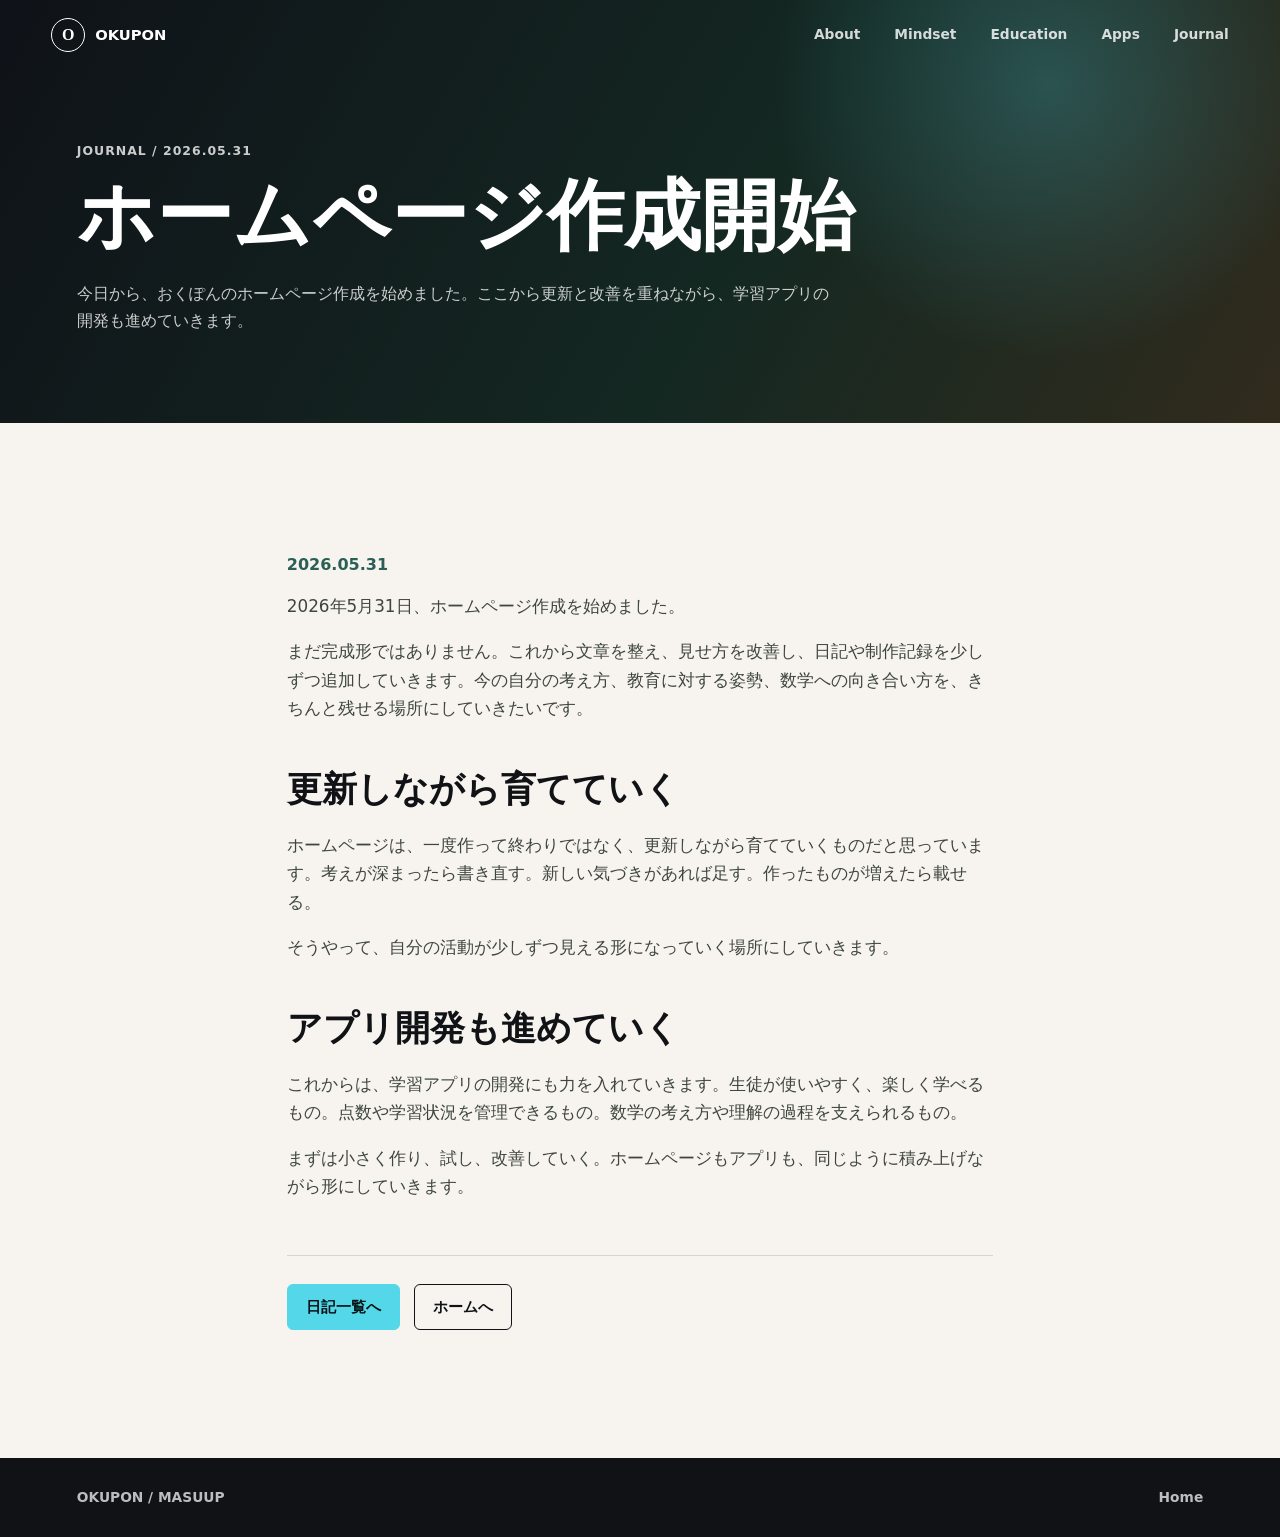
==== 2026-05-31-start.html @ 5da80bf8 "Add files via upload" ====
<!doctype html>
<html lang="ja">
  <head>
    <meta charset="utf-8">
    <meta name="viewport" content="width=device-width, initial-scale=1">
    <title>ホームページ作成開始 | おくぽん日記</title>
    <meta name="description" content="おくぽん日記の最初の記事です。">
    <link rel="stylesheet" href="../style.css">
  </head>
  <body>
    <header class="site-header is-scrolled" data-header>
      <a class="brand" href="../index.html" aria-label="おくぽんについて">
        <span class="brand-mark">O</span>
        <span class="brand-text">OKUPON</span>
      </a>
      <nav class="site-nav" aria-label="メインナビゲーション">
        <a href="../index.html#profile">About</a>
        <a href="../index.html#philosophy">Mindset</a>
        <a href="../index.html#education">Education</a>
        <a href="../index.html#apps">Apps</a>
        <a href="../diary.html">Journal</a>
      </nav>
    </header>

    <main>
      <section class="page-hero">
        <p class="eyebrow">Journal / 2026.05.31</p>
        <h1>ホームページ作成開始</h1>
        <p>
          今日から、おくぽんのホームページ作成を始めました。ここから更新と改善を重ねながら、学習アプリの開発も進めていきます。
        </p>
      </section>

      <article class="section article-layout">
        <time class="diary-date" datetime="2026-05-31">2026.05.31</time>
        <p>
          2026年5月31日、ホームページ作成を始めました。
        </p>
        <p>
          まだ完成形ではありません。これから文章を整え、見せ方を改善し、日記や制作記録を少しずつ追加していきます。今の自分の考え方、教育に対する姿勢、数学への向き合い方を、きちんと残せる場所にしていきたいです。
        </p>
        <h2>更新しながら育てていく</h2>
        <p>
          ホームページは、一度作って終わりではなく、更新しながら育てていくものだと思っています。考えが深まったら書き直す。新しい気づきがあれば足す。作ったものが増えたら載せる。
        </p>
        <p>
          そうやって、自分の活動が少しずつ見える形になっていく場所にしていきます。
        </p>
        <h2>アプリ開発も進めていく</h2>
        <p>
          これからは、学習アプリの開発にも力を入れていきます。生徒が使いやすく、楽しく学べるもの。点数や学習状況を管理できるもの。数学の考え方や理解の過程を支えられるもの。
        </p>
        <p>
          まずは小さく作り、試し、改善していく。ホームページもアプリも、同じように積み上げながら形にしていきます。
        </p>
        <div class="article-nav">
          <a class="button primary" href="../diary.html">日記一覧へ</a>
          <a class="button" href="../index.html">ホームへ</a>
        </div>
      </article>
    </main>

    <footer class="site-footer">
      <p>OKUPON / MASUUP</p>
      <a href="../index.html">Home</a>
    </footer>

    <script src="../app.js"></script>
  </body>
</html>
---- style.css ----
:root {
  --ink: #101216;
  --paper: #f7f4ef;
  --muted: #6f756f;
  --line: rgba(16, 18, 22, 0.14);
  --cyan: #54d7e8;
  --gold: #d5a84f;
  --green: #2a5f55;
  --white: #ffffff;
}

* {
  box-sizing: border-box;
}

html {
  scroll-behavior: smooth;
}

body {
  margin: 0;
  color: var(--ink);
  background: var(--paper);
  font-family: "Yu Gothic", "Hiragino Kaku Gothic ProN", Meiryo, system-ui, sans-serif;
  line-height: 1.7;
}

a {
  color: inherit;
  text-decoration: none;
}

.site-header {
  position: fixed;
  z-index: 20;
  top: 0;
  left: 0;
  right: 0;
  display: flex;
  align-items: center;
  justify-content: space-between;
  gap: 24px;
  padding: 18px clamp(20px, 4vw, 56px);
  color: var(--white);
  transition: background 180ms ease, border-color 180ms ease, padding 180ms ease;
}

.site-header.is-scrolled {
  padding-block: 12px;
  color: var(--ink);
  background: rgba(247, 244, 239, 0.9);
  border-bottom: 1px solid var(--line);
  backdrop-filter: blur(14px);
}

.brand {
  display: inline-flex;
  align-items: center;
  gap: 10px;
  font-weight: 800;
  letter-spacing: 0;
}

.brand-mark {
  display: grid;
  place-items: center;
  width: 34px;
  height: 34px;
  border: 1px solid currentColor;
  border-radius: 50%;
  font-family: Georgia, serif;
}

.brand-text {
  font-size: 0.92rem;
}

.site-nav {
  display: flex;
  gap: clamp(14px, 3vw, 34px);
  font-size: 0.86rem;
  font-weight: 700;
}

.site-nav a {
  opacity: 0.82;
}

.site-nav a:hover {
  opacity: 1;
}

.hero {
  position: relative;
  min-height: 92vh;
  display: grid;
  align-items: center;
  overflow: hidden;
  background:
    radial-gradient(circle at 78% 28%, rgba(84, 215, 232, 0.34), transparent 27%),
    linear-gradient(120deg, #0f1218, #17231f 58%, #2c281c),
    linear-gradient(110deg, #0e1117, #142822 58%, #312b1d);
}

.hero::before {
  content: "";
  position: absolute;
  inset: 0;
  opacity: 0.18;
  background-image:
    linear-gradient(rgba(255, 255, 255, 0.12) 1px, transparent 1px),
    linear-gradient(90deg, rgba(255, 255, 255, 0.12) 1px, transparent 1px);
  background-size: 44px 44px;
  mask-image: linear-gradient(90deg, transparent, #000 40%, #000);
}

.hero::after {
  content: "";
  position: absolute;
  inset: auto 0 0;
  height: 22vh;
  background: linear-gradient(transparent, var(--paper));
}

.hero-visual {
  position: absolute;
  inset: 0;
  overflow: hidden;
}

.hero-visual::before {
  content: "";
  position: absolute;
  right: clamp(12px, 9vw, 120px);
  top: 15%;
  width: min(520px, 52vw);
  aspect-ratio: 1;
  border: 1px solid rgba(84, 215, 232, 0.36);
  transform: rotate(12deg);
  background:
    radial-gradient(circle at 24% 30%, rgba(84, 215, 232, 0.36), transparent 7%),
    radial-gradient(circle at 78% 72%, rgba(213, 168, 79, 0.32), transparent 8%),
    linear-gradient(135deg, rgba(255, 255, 255, 0.08), rgba(255, 255, 255, 0.01));
  box-shadow: 0 0 80px rgba(84, 215, 232, 0.16);
}

.hero-visual::after {
  content: "";
  position: absolute;
  right: 6%;
  bottom: 12%;
  width: min(680px, 64vw);
  height: min(260px, 28vw);
  border-radius: 50%;
  background: radial-gradient(closest-side, rgba(84, 215, 232, 0.22), transparent);
  filter: blur(12px);
}

.formula {
  position: absolute;
  color: rgba(255, 255, 255, 0.44);
  font-family: Georgia, serif;
  font-weight: 700;
}

.formula-a {
  right: 30%;
  top: 23%;
  font-size: clamp(2.4rem, 5vw, 5.8rem);
}

.formula-b {
  right: 7%;
  top: 49%;
  color: rgba(84, 215, 232, 0.62);
  font-size: clamp(1.5rem, 3vw, 3.5rem);
}

.formula-c {
  right: 24%;
  bottom: 18%;
  color: rgba(213, 168, 79, 0.6);
  font-size: clamp(1.3rem, 2.6vw, 2.8rem);
  text-transform: uppercase;
}

.visual-panel {
  position: absolute;
  display: grid;
  gap: 12px;
  padding: 18px;
  border: 1px solid rgba(255, 255, 255, 0.16);
  border-radius: 8px;
  background: rgba(255, 255, 255, 0.08);
  backdrop-filter: blur(14px);
  box-shadow: 0 24px 80px rgba(0, 0, 0, 0.28);
}

.visual-panel span {
  display: block;
  height: 10px;
  border-radius: 999px;
  background: linear-gradient(90deg, var(--cyan), rgba(255, 255, 255, 0.22));
}

.panel-main {
  right: 11%;
  bottom: 20%;
  width: min(360px, 36vw);
}

.panel-main span:nth-child(2) {
  width: 78%;
}

.panel-main span:nth-child(3) {
  width: 48%;
  background: linear-gradient(90deg, var(--gold), rgba(255, 255, 255, 0.18));
}

.panel-sub {
  right: 33%;
  top: 31%;
  width: min(260px, 26vw);
  transform: rotate(-7deg);
}

.hero-shade {
  position: absolute;
  inset: 0;
  background:
    linear-gradient(90deg, rgba(8, 10, 14, 0.88), rgba(8, 10, 14, 0.62) 43%, rgba(8, 10, 14, 0.08)),
    linear-gradient(0deg, rgba(8, 10, 14, 0.34), transparent 45%);
}

.hero-content {
  position: relative;
  z-index: 2;
  width: min(760px, calc(100% - 40px));
  margin-left: clamp(20px, 7vw, 92px);
  padding-top: 70px;
  color: var(--white);
}

.eyebrow,
.section-kicker,
.app-label {
  margin: 0 0 14px;
  color: var(--gold);
  font-size: 0.78rem;
  font-weight: 800;
  letter-spacing: 0.08em;
  text-transform: uppercase;
}

h1,
h2,
h3,
p {
  margin-top: 0;
}

h1 {
  margin-bottom: 22px;
  font-size: clamp(2.55rem, 6vw, 5.7rem);
  line-height: 1.08;
  letter-spacing: 0;
}

.hero-lead {
  max-width: 680px;
  margin-bottom: 34px;
  color: rgba(255, 255, 255, 0.82);
  font-size: clamp(1rem, 2vw, 1.2rem);
}

.hero-actions {
  display: flex;
  flex-wrap: wrap;
  gap: 12px;
}

.button {
  display: inline-flex;
  align-items: center;
  justify-content: center;
  min-height: 46px;
  padding: 0 18px;
  border: 1px solid currentColor;
  border-radius: 6px;
  font-weight: 800;
  font-size: 0.92rem;
}

.button.primary {
  color: #071113;
  background: var(--cyan);
  border-color: var(--cyan);
}

.button.ghost {
  color: var(--white);
  background: rgba(255, 255, 255, 0.08);
  backdrop-filter: blur(10px);
}

.dark-button {
  align-self: center;
  white-space: nowrap;
}

.status-button {
  cursor: default;
}

.section {
  padding: clamp(76px, 10vw, 128px) clamp(20px, 6vw, 80px);
}

.intro-grid,
.split-grid {
  display: grid;
  grid-template-columns: minmax(0, 1.1fr) minmax(280px, 0.9fr);
  gap: clamp(28px, 6vw, 80px);
  align-items: start;
}

h2 {
  margin-bottom: 22px;
  font-size: clamp(2rem, 4vw, 3.6rem);
  line-height: 1.14;
  letter-spacing: 0;
}

h3 {
  margin-bottom: 10px;
  font-size: 1.25rem;
  line-height: 1.35;
}

.large-text {
  max-width: 850px;
  font-size: clamp(1.12rem, 2vw, 1.45rem);
}

.profile-panel {
  padding: 28px;
  border-left: 3px solid var(--gold);
  background: rgba(255, 255, 255, 0.62);
}

.profile-panel p,
.split-grid p,
.apps-heading p,
.app-card p {
  color: var(--muted);
}

.dark-section {
  color: var(--white);
  background:
    linear-gradient(135deg, rgba(84, 215, 232, 0.08), transparent 46%),
    #101216;
}

.principle-grid {
  display: grid;
  grid-template-columns: repeat(4, minmax(0, 1fr));
  gap: 1px;
  margin-top: 38px;
  background: rgba(255, 255, 255, 0.14);
}

.principle-grid article {
  min-height: 260px;
  padding: 28px;
  background: #15191f;
}

.principle-grid span {
  display: block;
  margin-bottom: 44px;
  color: var(--cyan);
  font-family: Georgia, serif;
  font-size: 2.2rem;
}

.principle-grid p {
  color: rgba(255, 255, 255, 0.72);
}

.split-section {
  background:
    linear-gradient(90deg, transparent 0 49%, rgba(42, 95, 85, 0.08) 49% 100%),
    var(--paper);
}

.method-list {
  display: grid;
  gap: 12px;
}

.method-list div {
  display: flex;
  align-items: center;
  justify-content: space-between;
  gap: 18px;
  padding: 18px 0;
  border-bottom: 1px solid var(--line);
}

.method-list strong {
  font-size: 1.08rem;
}

.method-list span {
  color: var(--muted);
  text-align: right;
}

.apps-section {
  background: #ffffff;
}

.diary-section {
  background:
    linear-gradient(135deg, rgba(213, 168, 79, 0.14), transparent 38%),
    #f7f4ef;
}

.apps-heading {
  display: grid;
  grid-template-columns: minmax(0, 0.9fr) minmax(280px, 0.7fr);
  gap: clamp(24px, 5vw, 64px);
  align-items: end;
  margin-bottom: 38px;
}

.diary-heading {
  display: grid;
  grid-template-columns: minmax(0, 1fr) auto;
  gap: clamp(24px, 5vw, 64px);
  align-items: end;
  margin-bottom: 34px;
}

.diary-heading p {
  max-width: 760px;
  color: var(--muted);
}

.app-card {
  display: grid;
  grid-template-columns: minmax(0, 1fr) auto;
  gap: 24px;
  align-items: center;
  padding: clamp(24px, 4vw, 44px);
  border: 1px solid var(--line);
  border-radius: 8px;
  background:
    linear-gradient(120deg, rgba(84, 215, 232, 0.12), transparent 34%),
    #f7f4ef;
}

.journal-card {
  max-width: 820px;
  padding: clamp(24px, 4vw, 42px);
  border: 1px solid var(--line);
  border-radius: 8px;
  background: rgba(255, 255, 255, 0.72);
}

.journal-card time,
.diary-date {
  display: inline-block;
  margin-bottom: 14px;
  color: var(--green);
  font-weight: 800;
}

.journal-card p {
  color: var(--muted);
}

.journal-card a,
.text-link {
  color: var(--green);
  font-weight: 900;
  text-decoration: underline;
  text-underline-offset: 4px;
}

.page-hero {
  min-height: 46vh;
  padding: 140px clamp(20px, 6vw, 80px) 72px;
  color: var(--white);
  background:
    radial-gradient(circle at 82% 20%, rgba(84, 215, 232, 0.24), transparent 25%),
    linear-gradient(120deg, #0f1218, #142822 58%, #312b1d);
}

.page-hero h1 {
  max-width: 980px;
}

.page-hero p {
  max-width: 760px;
  color: rgba(255, 255, 255, 0.78);
}

.diary-list {
  display: grid;
  gap: 18px;
  max-width: 980px;
}

.diary-list article {
  padding: clamp(22px, 4vw, 34px);
  border: 1px solid var(--line);
  border-radius: 8px;
  background: #fff;
}

.diary-list p {
  color: var(--muted);
}

.article-layout {
  max-width: 860px;
  margin: 0 auto;
}

.article-layout h2 {
  margin-top: 46px;
  font-size: clamp(1.6rem, 3vw, 2.2rem);
}

.article-layout p {
  color: #3f463f;
  font-size: 1.05rem;
}

.article-nav {
  display: flex;
  flex-wrap: wrap;
  gap: 14px;
  margin-top: 54px;
  padding-top: 28px;
  border-top: 1px solid var(--line);
}

.quote-section {
  background: var(--green);
  color: var(--white);
}

blockquote {
  width: min(1050px, 100%);
  margin: 0 auto;
  font-size: clamp(1.9rem, 4.5vw, 4.5rem);
  line-height: 1.25;
  font-weight: 900;
  letter-spacing: 0;
}

blockquote span {
  display: block;
  color: var(--gold);
  font-family: Georgia, serif;
  font-size: 5rem;
  line-height: 0.75;
}

.site-footer {
  display: flex;
  justify-content: space-between;
  gap: 18px;
  padding: 28px clamp(20px, 6vw, 80px);
  color: rgba(255, 255, 255, 0.72);
  background: #101216;
  font-size: 0.86rem;
  font-weight: 700;
}

.site-footer p {
  margin: 0;
}

@media (max-width: 880px) {
  .site-nav {
    display: none;
  }

  .hero {
    min-height: 820px;
  }

  .hero-shade {
    background: linear-gradient(0deg, rgba(8, 10, 14, 0.88), rgba(8, 10, 14, 0.4));
  }

  .hero-content {
    align-self: end;
    margin: 0 auto;
    padding-bottom: 110px;
  }

  .intro-grid,
  .split-grid,
  .apps-heading,
  .diary-heading,
  .app-card {
    grid-template-columns: 1fr;
  }

  .principle-grid {
    grid-template-columns: 1fr 1fr;
  }

  .dark-button {
    justify-self: start;
  }
}

@media (max-width: 560px) {
  .site-header {
    padding-inline: 16px;
  }

  .hero {
    min-height: 760px;
  }

  .principle-grid {
    grid-template-columns: 1fr;
  }

  .principle-grid article {
    min-height: 220px;
  }

  .method-list div {
    display: grid;
    gap: 4px;
  }

  .method-list span {
    text-align: left;
  }

  .site-footer {
    display: grid;
  }
}
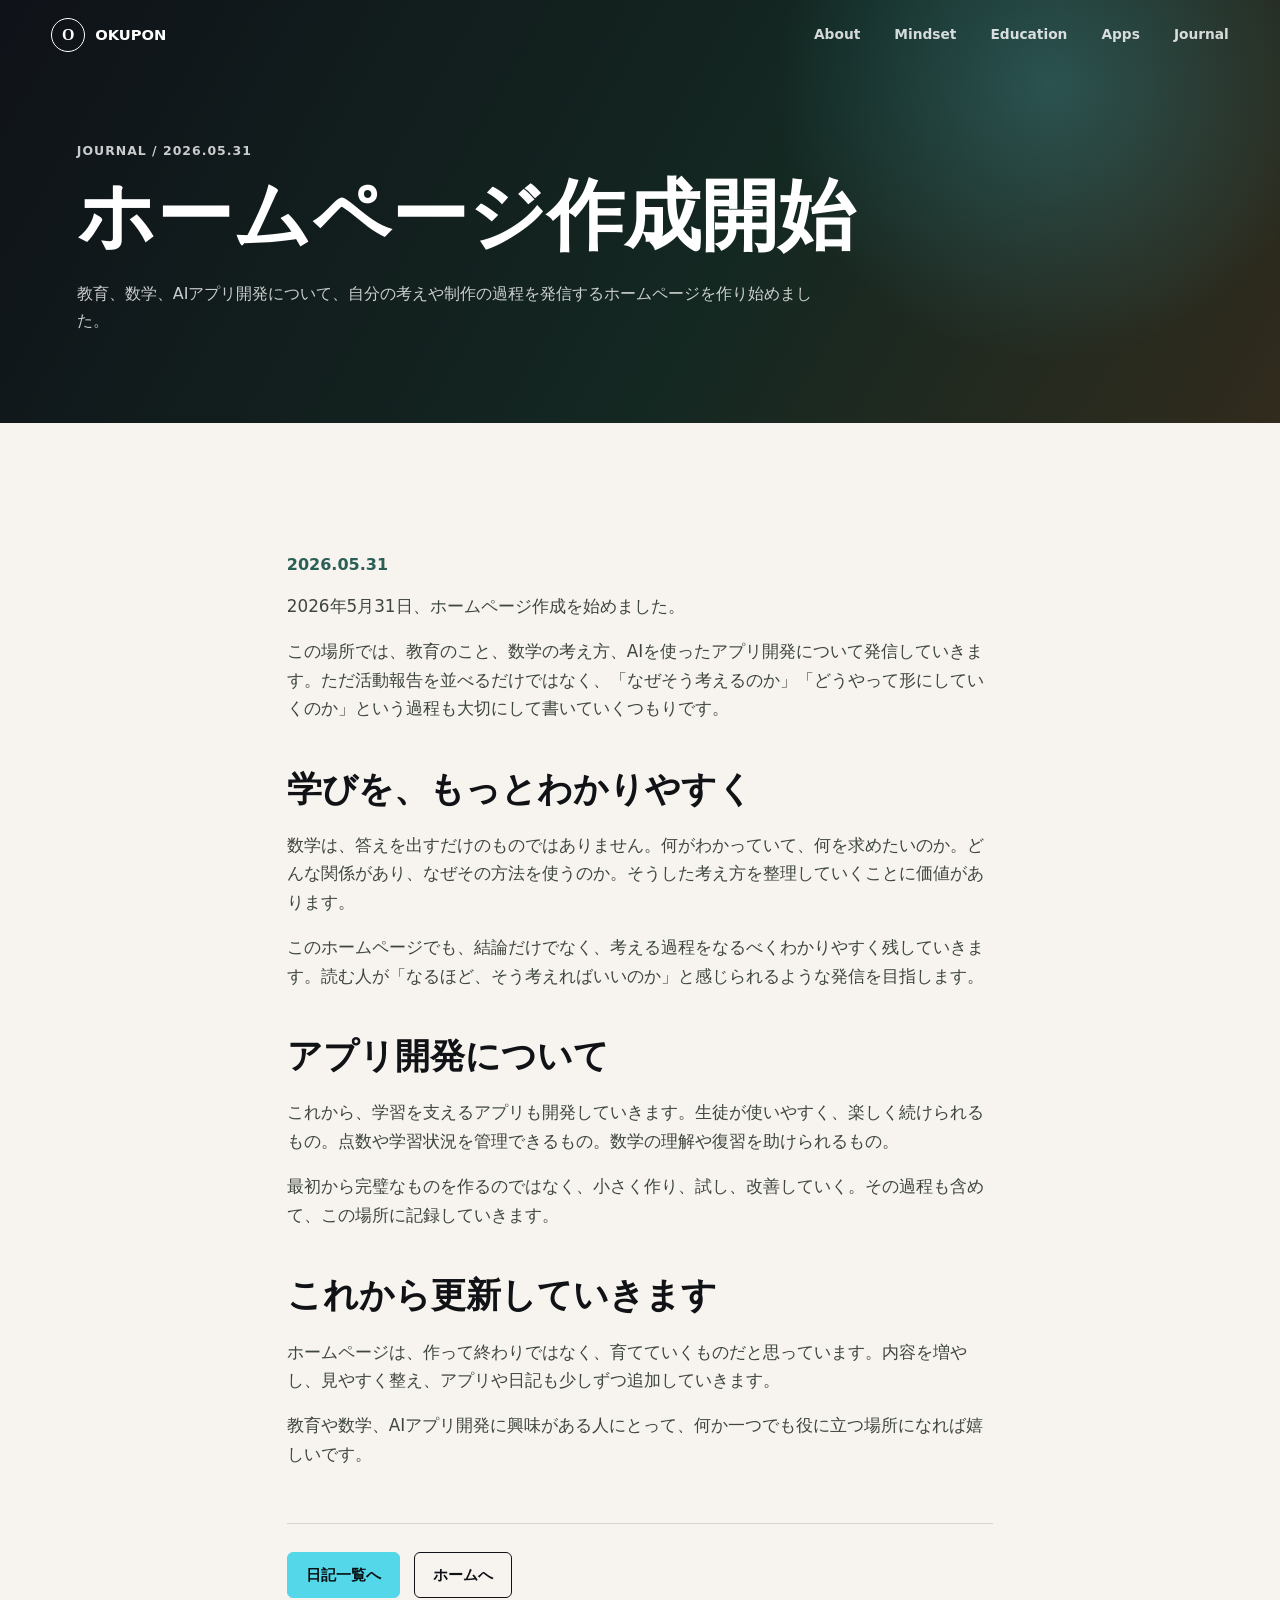
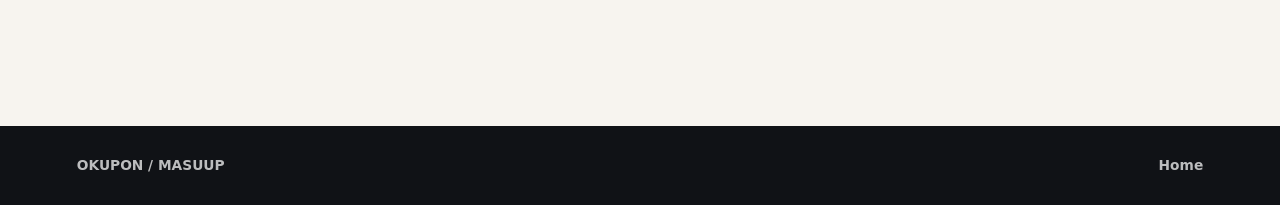
==== commit 1531976c: "Add files via upload" ====
--- a/2026-05-31-start.html
+++ b/2026-05-31-start.html
@@ -27,7 +27,7 @@
         <p class="eyebrow">Journal / 2026.05.31</p>
         <h1>ホームページ作成開始</h1>
         <p>
-          今日から、おくぽんのホームページ作成を始めました。ここから更新と改善を重ねながら、学習アプリの開発も進めていきます。
+          教育、数学、AIアプリ開発について、自分の考えや制作の過程を発信するホームページを作り始めました。
         </p>
       </section>
 
@@ -37,21 +37,28 @@
           2026年5月31日、ホームページ作成を始めました。
         </p>
         <p>
-          まだ完成形ではありません。これから文章を整え、見せ方を改善し、日記や制作記録を少しずつ追加していきます。今の自分の考え方、教育に対する姿勢、数学への向き合い方を、きちんと残せる場所にしていきたいです。
+          この場所では、教育のこと、数学の考え方、AIを使ったアプリ開発について発信していきます。ただ活動報告を並べるだけではなく、「なぜそう考えるのか」「どうやって形にしていくのか」という過程も大切にして書いていくつもりです。
         </p>
-        <h2>更新しながら育てていく</h2>
+        <h2>学びを、もっとわかりやすく</h2>
         <p>
-          ホームページは、一度作って終わりではなく、更新しながら育てていくものだと思っています。考えが深まったら書き直す。新しい気づきがあれば足す。作ったものが増えたら載せる。
+          数学は、答えを出すだけのものではありません。何がわかっていて、何を求めたいのか。どんな関係があり、なぜその方法を使うのか。そうした考え方を整理していくことに価値があります。
         </p>
         <p>
-          そうやって、自分の活動が少しずつ見える形になっていく場所にしていきます。
+          このホームページでも、結論だけでなく、考える過程をなるべくわかりやすく残していきます。読む人が「なるほど、そう考えればいいのか」と感じられるような発信を目指します。
         </p>
-        <h2>アプリ開発も進めていく</h2>
+        <h2>アプリ開発について</h2>
         <p>
-          これからは、学習アプリの開発にも力を入れていきます。生徒が使いやすく、楽しく学べるもの。点数や学習状況を管理できるもの。数学の考え方や理解の過程を支えられるもの。
+          これから、学習を支えるアプリも開発していきます。生徒が使いやすく、楽しく続けられるもの。点数や学習状況を管理できるもの。数学の理解や復習を助けられるもの。
         </p>
         <p>
-          まずは小さく作り、試し、改善していく。ホームページもアプリも、同じように積み上げながら形にしていきます。
+          最初から完璧なものを作るのではなく、小さく作り、試し、改善していく。その過程も含めて、この場所に記録していきます。
+        </p>
+        <h2>これから更新していきます</h2>
+        <p>
+          ホームページは、作って終わりではなく、育てていくものだと思っています。内容を増やし、見やすく整え、アプリや日記も少しずつ追加していきます。
+        </p>
+        <p>
+          教育や数学、AIアプリ開発に興味がある人にとって、何か一つでも役に立つ場所になれば嬉しいです。
         </p>
         <div class="article-nav">
           <a class="button primary" href="../diary.html">日記一覧へ</a>
